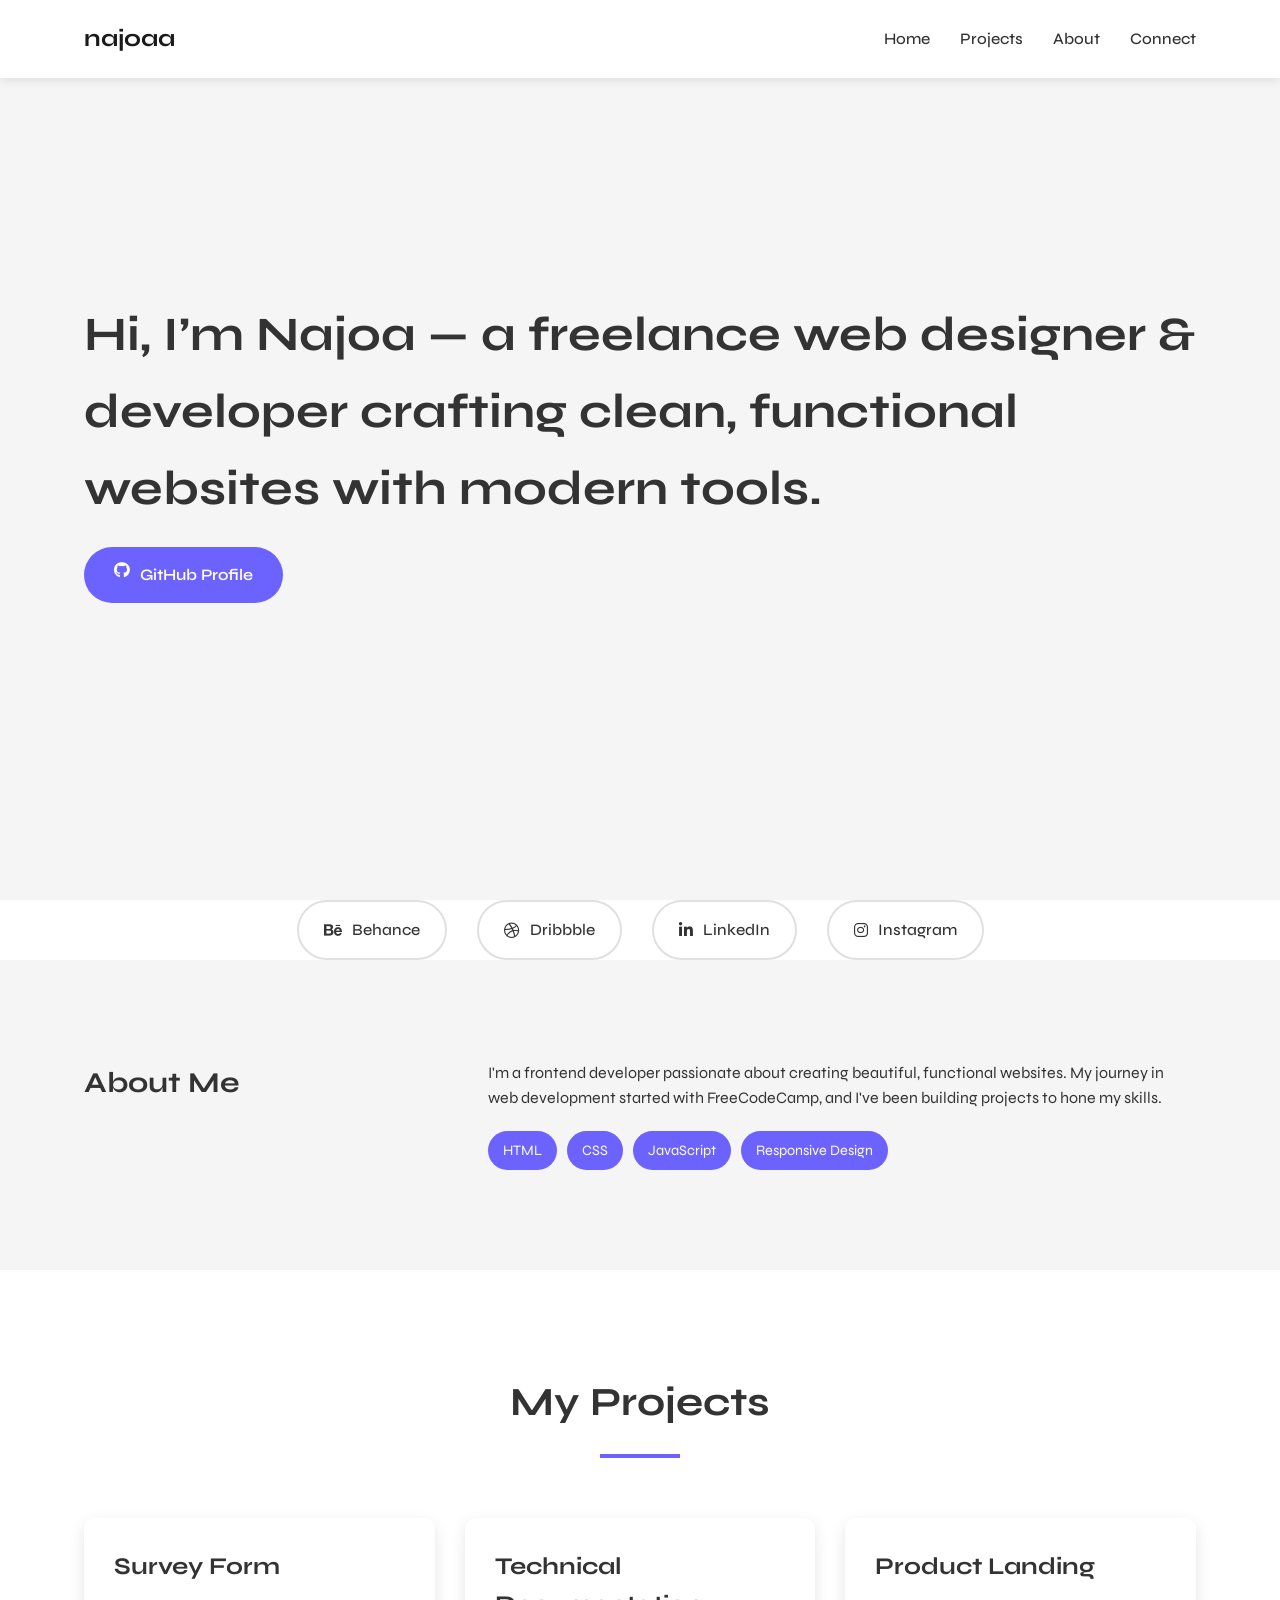
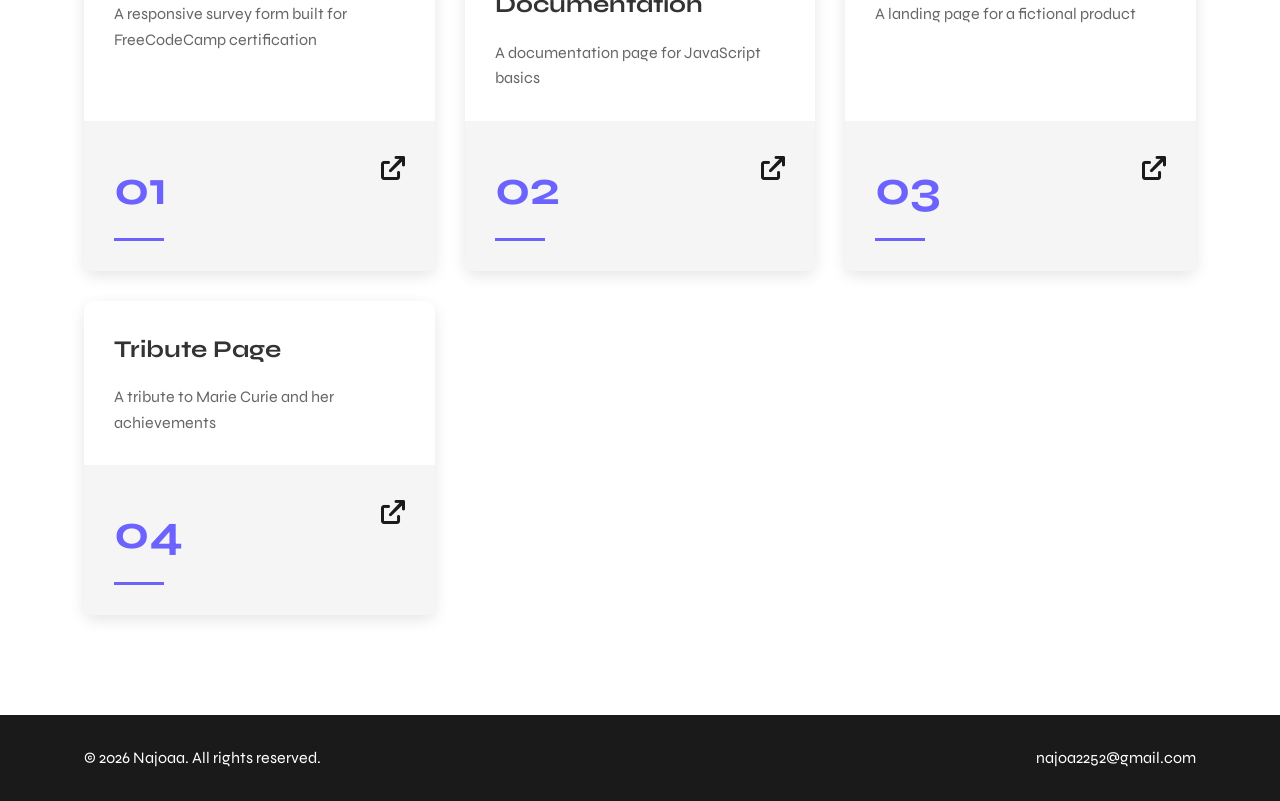
==== index.html @ ece1a2f8 "Add event hub,bookastore, recipe, travel agency etc project" ====
<!DOCTYPE html>
<html lang="en">
<head>
    <meta charset="UTF-8">
    <meta name="viewport" content="width=device-width, initial-scale=1.0">
    <title>Najoaa | Portfolio</title>
    <link rel="stylesheet" href="styles.css">
    <link href="https://fonts.googleapis.com/css2?family=Syne:wght@400;500;600;700&display=swap" rel="stylesheet">
    <link rel="stylesheet" href="https://cdnjs.cloudflare.com/ajax/libs/font-awesome/6.0.0-beta3/css/all.min.css">
</head>
<body>
    <nav id="navbar">
        <div class="container">
            <a href="#welcome-section" class="nav-logo">najoaa</a>
            <div class="nav-links">
                <a href="#welcome-section">Home</a>
                <a href="#projects">Projects</a>
                <a href="#about">About</a>
                <a href="#connect">Connect</a>
            </div>
        </div>
    </nav>

    <section id="welcome-section" class="hero">
        <div class="container">
            <h1>Hi, I’m Najoa — a freelance web designer & developer crafting clean, functional websites with modern tools.</h1>
            <div class="button-wrapper">
            <a href="https://github.com/najoaa/" id="profile-link" target="_blank" class="btn">
                <i class="fab fa-github"></i> GitHub Profile
            </a>
            </div>
        </div>
    </section>
    <!--connect  -->
     <section id="connect" class="connect-section">
        <div class="container">
            <div class="social-links">
                <a href="#" class="social-link"><i class="fab fa-behance"></i> Behance</a>
                <a href="#" class="social-link"><i class="fab fa-dribbble"></i> Dribbble</a>
                <a href="#" class="social-link"><i class="fab fa-linkedin-in"></i> LinkedIn</a>
                <a href="#" class="social-link"><i class="fab fa-instagram"></i> Instagram</a>
            </div>
        </div>
    </section>
<!-- about section -->
    <section id="about" class="about-section">
        <div class="container">
            <div class="two-column">
                <div class="left-column">
                    <h3>About Me</h3>
                </div>
                <div class="right-column">
                    <p>I'm a frontend developer passionate about creating beautiful, functional websites. My journey in web development started with FreeCodeCamp, and I've been building projects to hone my skills.</p>
                    <div class="skills">
                        <span class="skill-tag">HTML</span>
                        <span class="skill-tag">CSS</span>
                        <span class="skill-tag">JavaScript</span>
                        <span class="skill-tag">Responsive Design</span>
                    </div>
                </div>
            </div>
        </div>
    </section>
<!-- project section -->
    <section id="projects" class="projects-section">
        <div class="container">
            <h2 class="section-title">My Projects</h2>
            <div class="projects-grid">
                <div class="project-tile">
                    <div class="project-info">
                        <h3>Survey Form</h3>
                        <p>A responsive survey form built for FreeCodeCamp certification</p>
                    </div>
                    <div class="project-link">
                        <h1 class="project-title">01</h1>
                        <a href="https://najoaa.github.io/fcc-survey-from/" target="_blank" class="project-arrow">
                            <i class="fas fa-arrow-up-right-from-square"></i>
                        </a>
                        <div class="underline"></div>
                    </div>
                </div>
                
                <div class="project-tile">
                    <div class="project-info">
                        <h3>Technical Documentation</h3>
                        <p>A documentation page for JavaScript basics</p>
                    </div>
                    <div class="project-link">
                        <h1 class="project-title">02</h1>
                        <a href="https://najoaa.github.io/fcc-technical-documentation-page/" target="_blank" class="project-arrow">
                            <i class="fas fa-arrow-up-right-from-square"></i>
                        </a>
                        <div class="underline"></div>
                    </div>
                </div>
                
                <div class="project-tile">
                    <div class="project-info">
                        <h3>Product Landing</h3>
                        <p>A landing page for a fictional product</p>
                    </div>
                    <div class="project-link">
                        <h1 class="project-title">03</h1>
                        <a href="https://najoaa.github.io/fcc-product-landing-page/" target="_blank" class="project-arrow">
                            <i class="fas fa-arrow-up-right-from-square"></i>
                        </a>
                        <div class="underline"></div>
                    </div>
                </div>
                
                <div class="project-tile">
                    <div class="project-info">
                        <h3>Tribute Page</h3>
                        <p>A tribute to Marie Curie and her achievements</p>
                    </div>
                    <div class="project-link">
                        <h1 class="project-title">04</h1>
                        <a href="https://najoaa.github.io/fcc-tribute-marie-curie/" target="_blank" class="project-arrow">
                            <i class="fas fa-arrow-up-right-from-square"></i>
                        </a>
                        <div class="underline"></div>
                    </div>
                </div>
                
            </div>
        </div>
    </section>

    <footer>
        <div class="container">
            <p>© 2026 Najoaa. All rights reserved.</p>
            <a href="mailto:najoa2252@gmail.com" class="email-link">najoa2252@gmail.com</a>
        </div>
    </footer>
</body>
</html>
---- styles.css ----
:root {
    --primary-color: #1a1a1a;
    --secondary-color: #f5f5f5;
    --accent-color: #6c63ff;
    --text-color: #333;
    --light-gray: #e0e0e0;
}

* {
    margin: 0;
    padding: 0;
    box-sizing: border-box;
}

body {
    font-family: 'Syne', sans-serif;
    color: var(--text-color);
    line-height: 1.6;
    background-color: #fff;
}

.container {
    width: 90%;
    max-width: 1200px;
    margin: 0 auto;
    padding: 0 20px;
}

/* Navbar */
#navbar {
    position: fixed;
    top: 0;
    left: 0;
    width: 100%;
    background-color: #fff;
    box-shadow: 0 2px 10px rgba(0, 0, 0, 0.1);
    z-index: 1000;
    padding: 20px 0;
}

.nav-logo {
    font-size: 1.5rem;
    font-weight: 700;
    color: var(--primary-color);
    text-decoration: none;
}

.nav-links {
    display: flex;
    gap: 30px;
}

.nav-links a {
    text-decoration: none;
    color: var(--text-color);
    font-weight: 500;
    transition: color 0.3s;
}

.nav-links a:hover {
    color: var(--accent-color);
}

#navbar .container {
    display: flex;
    justify-content: space-between;
    align-items: center;
}

/* Hero Section */
#welcome-section {
    height: 100vh;
    display: flex;
    align-items: center;
    background-color: var(--secondary-color);
    text-align: left;
}

.hero h1 {
    font-size: 3rem;
    margin-bottom: 20px;
    font-weight: 700;
  }

.btn {
    display: inline-flex;
    gap: 10px;
    padding: 15px 30px;
    background-color: var(--accent-color);
    color: white;
    text-decoration: none;
    border-radius: 50px;
    font-weight: 600;
    transition: transform 0.3s, box-shadow 0.3s;
    cursor: pointer;
}

.section-title {
    font-size: 2.5rem;
    margin-bottom: 60px;
    text-align: center;
    position: relative;
}

.section-title::after {
    content: '';
    display: block;
    width: 80px;
    height: 4px;
    background-color: var(--accent-color);
    margin: 20px auto;
}

.social-links {
    display: flex;
    justify-content: center;
    flex-wrap: wrap;
    gap: 30px;
}

.social-link {
    display: flex;
    align-items: center;
    gap: 10px;
    padding: 15px 25px;
    border: 2px solid var(--light-gray);
    border-radius: 50px;
    text-decoration: none;
    color: var(--text-color);
    font-weight: 500;
    transition: all 0.3s;
}

.social-link:hover {
    border-color: var(--accent-color);
    color: var(--accent-color);
    transform: translateY(-3px);
}

/* About Section */
.about-section {
    padding: 100px 0;
    background-color: var(--secondary-color);
}

.two-column {
    display: grid;
    grid-template-columns: 1fr 2fr;
    gap: 50px;
}

.left-column h3 {
    font-size: 1.8rem;
    margin-bottom: 20px;
}

.skills {
    display: flex;
    flex-wrap: wrap;
    gap: 10px;
    margin-top: 20px;
}

.skill-tag {
    background-color: var(--accent-color);
    color: white;
    padding: 8px 15px;
    border-radius: 50px;
    font-size: 0.9rem;
}

/* Projects Section */
.projects-section {
    padding: 100px 0;
    background-color: #fff;
}

.projects-grid {
    display: grid;
    grid-template-columns: repeat(auto-fit, minmax(300px, 1fr));
    gap: 30px;
}

.project-tile {
    display: flex;
    flex-direction: column;
    border-radius: 10px;
    overflow: hidden;
    box-shadow: 0 5px 15px rgba(0, 0, 0, 0.1);
    transition: transform 0.3s;
    height: 100%;
}

.project-tile:hover {
    transform: translateY(-10px);
}

.project-info {
    padding: 30px;
    flex-grow: 1;
}

.project-info h3 {
    font-size: 1.5rem;
    margin-bottom: 15px;
}

.project-info p {
    color: #666;
}

.project-link {
    padding: 30px;
    background-color: var(--secondary-color);
    position: relative;
}

.project-title {
    font-size: 3rem;
    font-weight: 700;
    color: var(--accent-color);
    margin-bottom: 10px;
}

.project-arrow {
    position: absolute;
    right: 30px;
    top: 30px;
    font-size: 1.5rem;
    color: var(--primary-color);
    transition: transform 0.3s;
}

.project-tile:hover .project-arrow {
    transform: rotate(45deg);
}

.underline {
    width: 50px;
    height: 3px;
    background-color: var(--accent-color);
    margin-top: 10px;
}

/* Footer */
footer {
    padding: 30px 0;
    background-color: var(--primary-color);
    color: white;
    text-align: center;
}

footer .container {
    display: flex;
    justify-content: space-between;
    align-items: center;
}

.email-link {
    color: white;
    text-decoration: none;
    transition: color 0.3s;
}

.email-link:hover {
    color: var(--accent-color);
}

/* Media Queries */
@media (max-width: 768px) {
    .hero h1 {
        font-size: 2.5rem;
    }
    
    .subtitle {
        font-size: 1.2rem;
    }
    
    .two-column {
        grid-template-columns: 1fr;
    }
    
    .nav-links {
        gap: 15px;
    }
    
    .social-links {
        flex-direction: column;
        align-items: center;
    }
}

@media (max-width: 480px) {
    #navbar .container {
        flex-direction: column;
        gap: 15px;
    }
    
    .hero h1 {
        font-size: 2rem;
    }
    
    .section-title {
        font-size: 2rem;
    }
    
    footer .container {
        flex-direction: column;
        gap: 15px;
    }
}
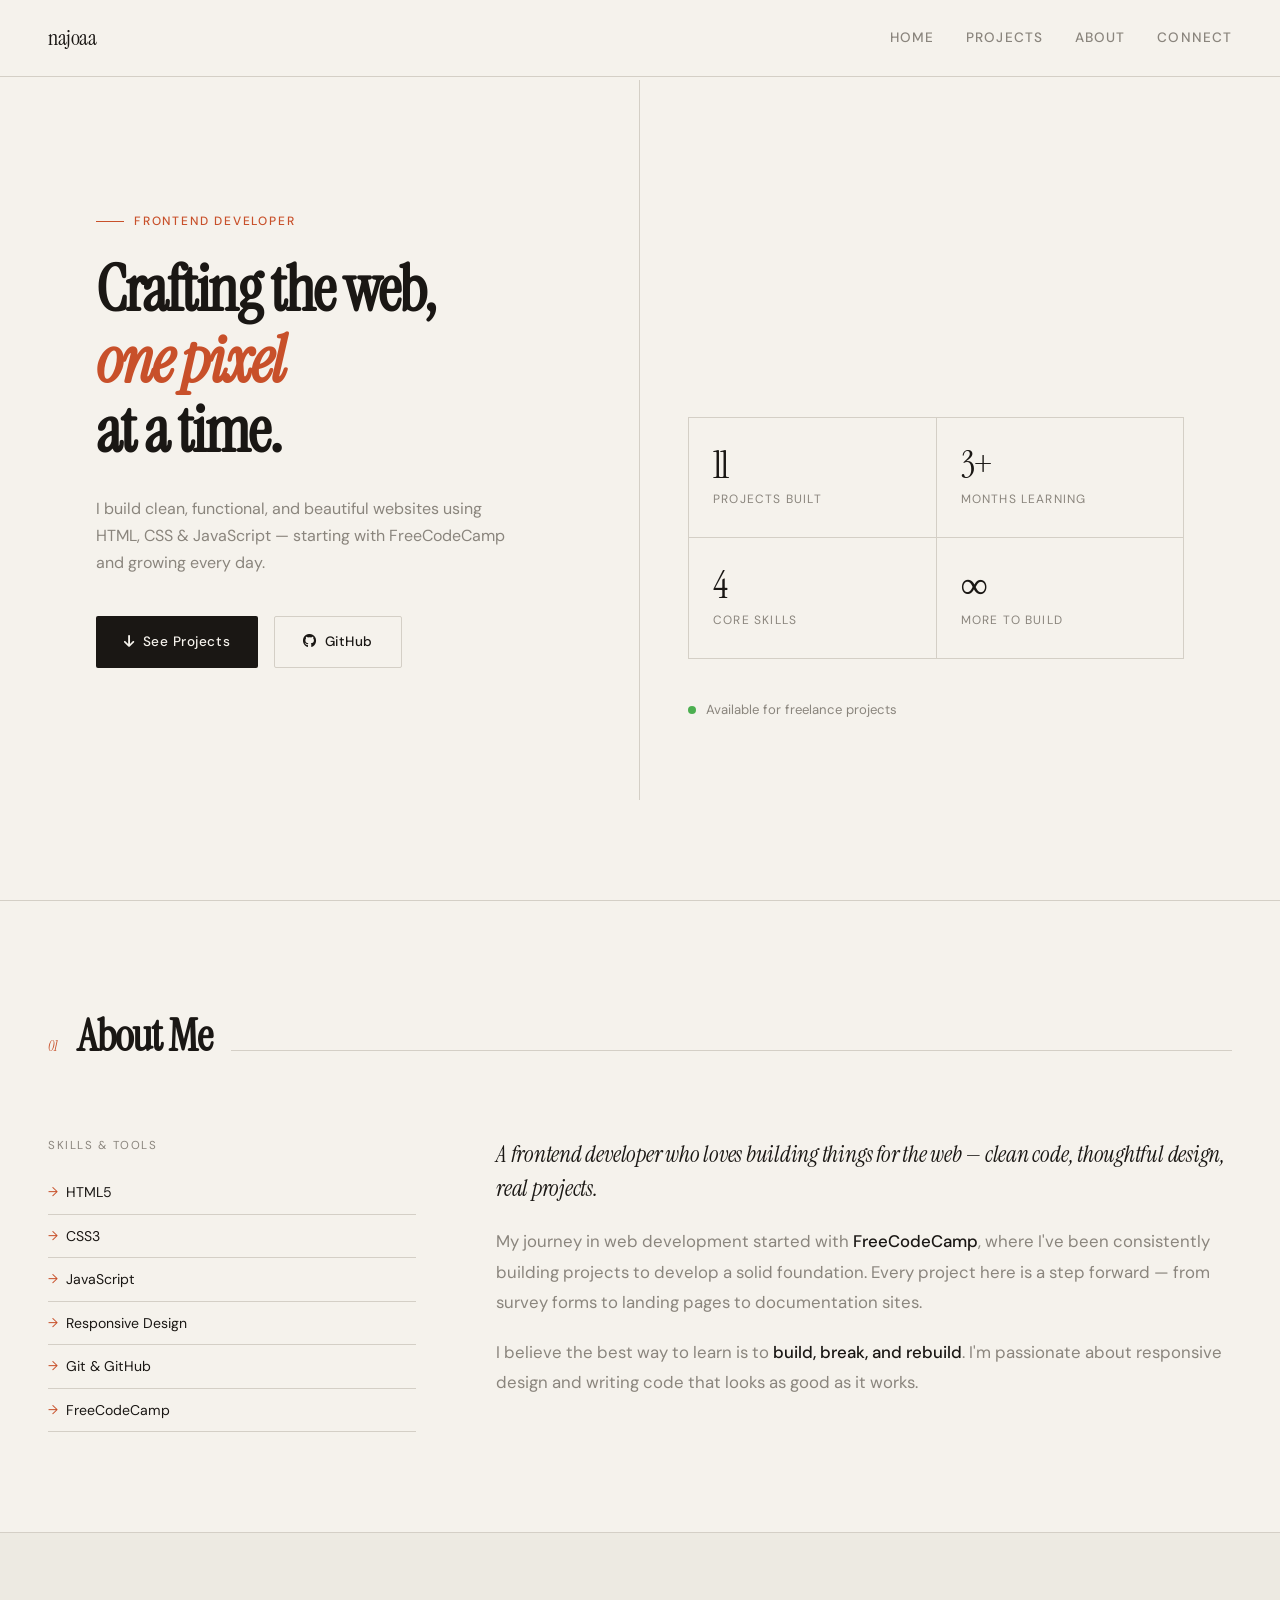
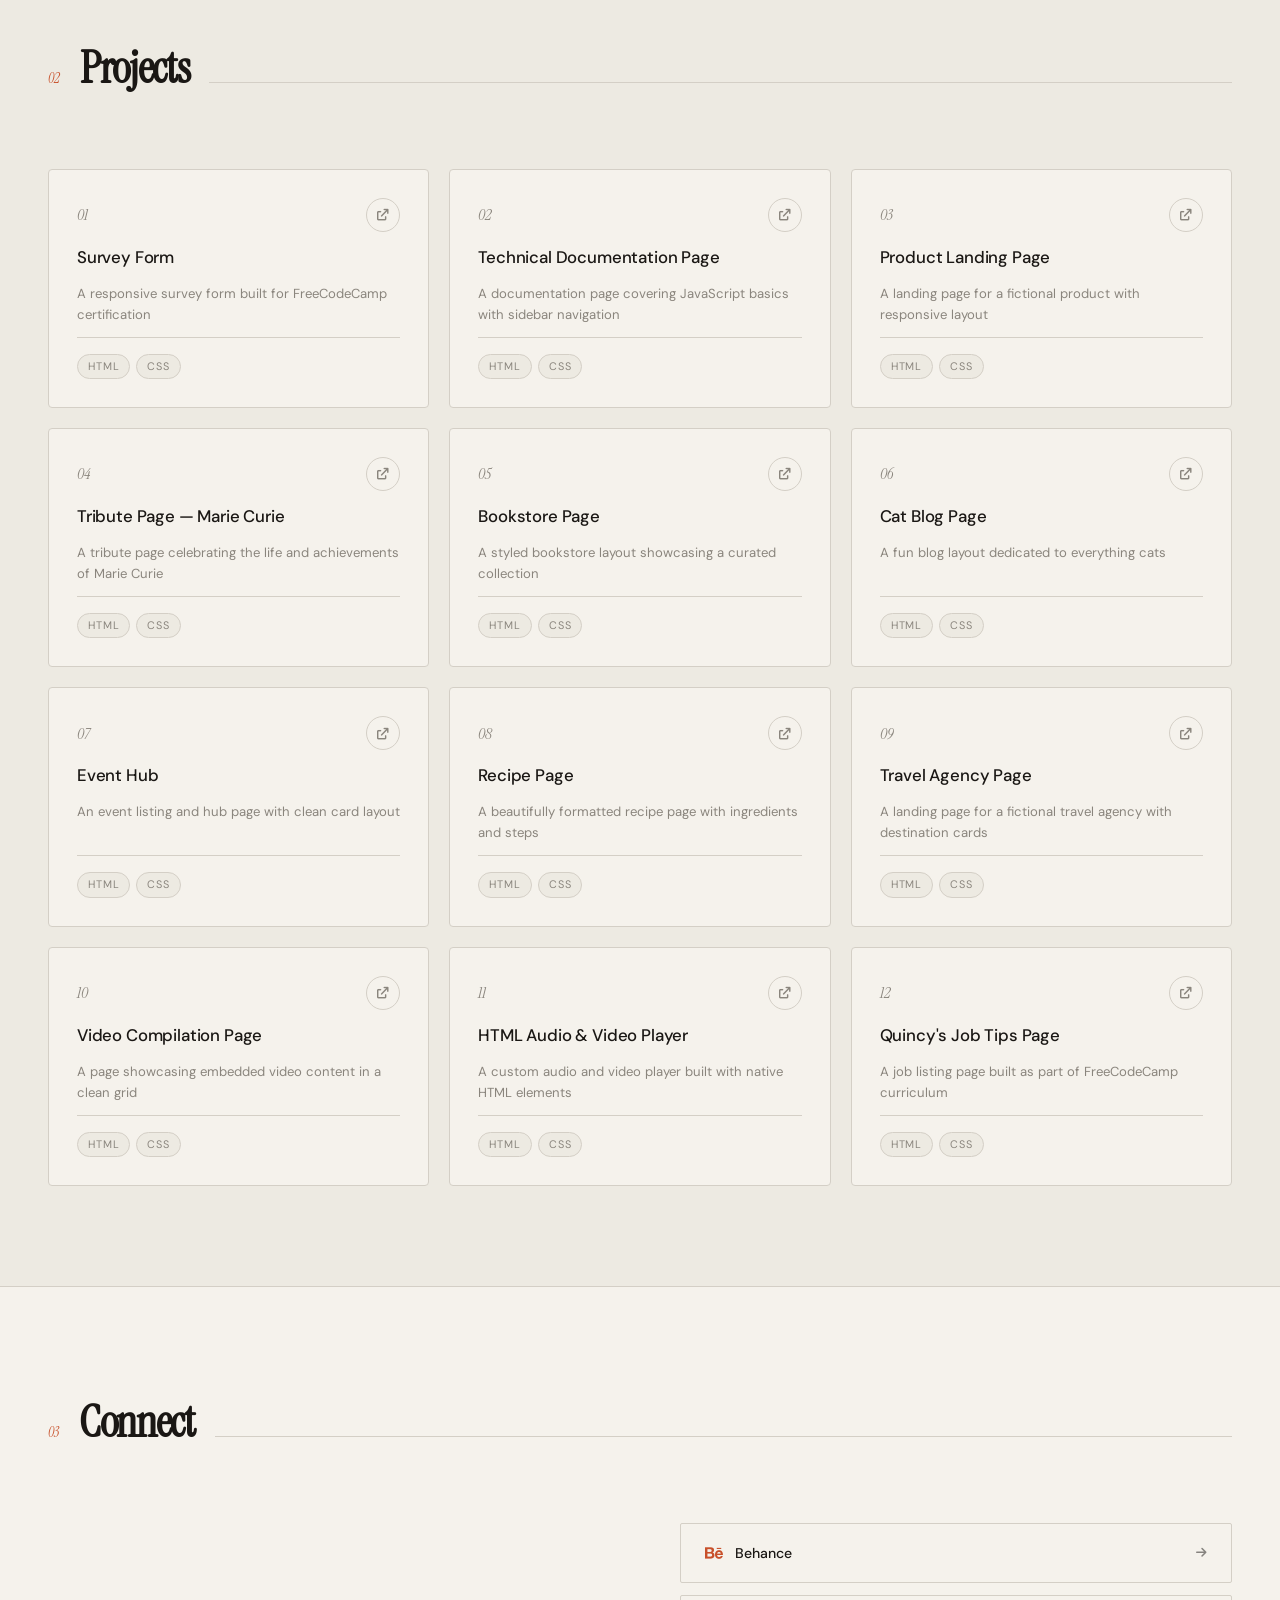
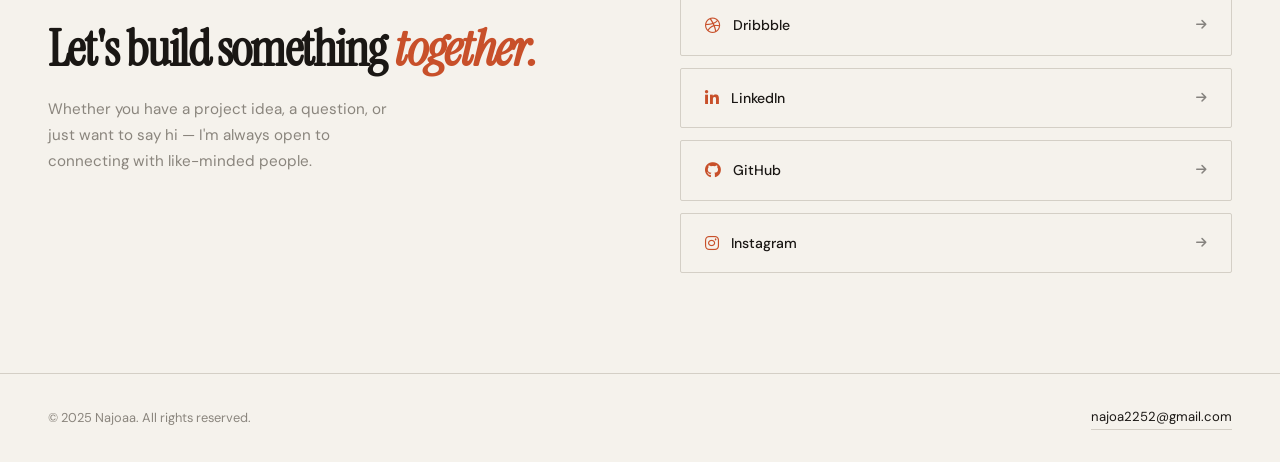
==== commit 716a56aa: "Add event hub,bookastore, recipe, travel agency etc project" ====
--- a/index.html
+++ b/index.html
@@ -1,136 +1,277 @@
 <!DOCTYPE html>
 <html lang="en">
 <head>
-    <meta charset="UTF-8">
-    <meta name="viewport" content="width=device-width, initial-scale=1.0">
-    <title>Najoaa | Portfolio</title>
-    <link rel="stylesheet" href="styles.css">
-    <link href="https://fonts.googleapis.com/css2?family=Syne:wght@400;500;600;700&display=swap" rel="stylesheet">
-    <link rel="stylesheet" href="https://cdnjs.cloudflare.com/ajax/libs/font-awesome/6.0.0-beta3/css/all.min.css">
+  <meta charset="UTF-8" />
+  <meta name="viewport" content="width=device-width, initial-scale=1.0" />
+  <title>Najoaa | Frontend Developer</title>
+  <link rel="stylesheet" href="styles.css">
+  <link href="https://fonts.googleapis.com/css2?family=Instrument+Serif:ital@0;1&family=DM+Sans:ital,opsz,wght@0,9..40,300;0,9..40,400;0,9..40,500;1,9..40,300&display=swap" rel="stylesheet" />
+  <link rel="stylesheet" href="https://cdnjs.cloudflare.com/ajax/libs/font-awesome/6.0.0-beta3/css/all.min.css" />
 </head>
 <body>
-    <nav id="navbar">
-        <div class="container">
-            <a href="#welcome-section" class="nav-logo">najoaa</a>
-            <div class="nav-links">
-                <a href="#welcome-section">Home</a>
-                <a href="#projects">Projects</a>
-                <a href="#about">About</a>
-                <a href="#connect">Connect</a>
-            </div>
-        </div>
-    </nav>
-
-    <section id="welcome-section" class="hero">
-        <div class="container">
-            <h1>Hi, I’m Najoa — a freelance web designer & developer crafting clean, functional websites with modern tools.</h1>
-            <div class="button-wrapper">
-            <a href="https://github.com/najoaa/" id="profile-link" target="_blank" class="btn">
-                <i class="fab fa-github"></i> GitHub Profile
-            </a>
-            </div>
-        </div>
-    </section>
-    <!--connect  -->
-     <section id="connect" class="connect-section">
-        <div class="container">
-            <div class="social-links">
-                <a href="#" class="social-link"><i class="fab fa-behance"></i> Behance</a>
-                <a href="#" class="social-link"><i class="fab fa-dribbble"></i> Dribbble</a>
-                <a href="#" class="social-link"><i class="fab fa-linkedin-in"></i> LinkedIn</a>
-                <a href="#" class="social-link"><i class="fab fa-instagram"></i> Instagram</a>
-            </div>
-        </div>
-    </section>
-<!-- about section -->
-    <section id="about" class="about-section">
-        <div class="container">
-            <div class="two-column">
-                <div class="left-column">
-                    <h3>About Me</h3>
-                </div>
-                <div class="right-column">
-                    <p>I'm a frontend developer passionate about creating beautiful, functional websites. My journey in web development started with FreeCodeCamp, and I've been building projects to hone my skills.</p>
-                    <div class="skills">
-                        <span class="skill-tag">HTML</span>
-                        <span class="skill-tag">CSS</span>
-                        <span class="skill-tag">JavaScript</span>
-                        <span class="skill-tag">Responsive Design</span>
-                    </div>
-                </div>
-            </div>
-        </div>
-    </section>
-<!-- project section -->
-    <section id="projects" class="projects-section">
-        <div class="container">
-            <h2 class="section-title">My Projects</h2>
-            <div class="projects-grid">
-                <div class="project-tile">
-                    <div class="project-info">
-                        <h3>Survey Form</h3>
-                        <p>A responsive survey form built for FreeCodeCamp certification</p>
-                    </div>
-                    <div class="project-link">
-                        <h1 class="project-title">01</h1>
-                        <a href="https://najoaa.github.io/fcc-survey-from/" target="_blank" class="project-arrow">
-                            <i class="fas fa-arrow-up-right-from-square"></i>
-                        </a>
-                        <div class="underline"></div>
-                    </div>
-                </div>
-                
-                <div class="project-tile">
-                    <div class="project-info">
-                        <h3>Technical Documentation</h3>
-                        <p>A documentation page for JavaScript basics</p>
-                    </div>
-                    <div class="project-link">
-                        <h1 class="project-title">02</h1>
-                        <a href="https://najoaa.github.io/fcc-technical-documentation-page/" target="_blank" class="project-arrow">
-                            <i class="fas fa-arrow-up-right-from-square"></i>
-                        </a>
-                        <div class="underline"></div>
-                    </div>
-                </div>
-                
-                <div class="project-tile">
-                    <div class="project-info">
-                        <h3>Product Landing</h3>
-                        <p>A landing page for a fictional product</p>
-                    </div>
-                    <div class="project-link">
-                        <h1 class="project-title">03</h1>
-                        <a href="https://najoaa.github.io/fcc-product-landing-page/" target="_blank" class="project-arrow">
-                            <i class="fas fa-arrow-up-right-from-square"></i>
-                        </a>
-                        <div class="underline"></div>
-                    </div>
-                </div>
-                
-                <div class="project-tile">
-                    <div class="project-info">
-                        <h3>Tribute Page</h3>
-                        <p>A tribute to Marie Curie and her achievements</p>
-                    </div>
-                    <div class="project-link">
-                        <h1 class="project-title">04</h1>
-                        <a href="https://najoaa.github.io/fcc-tribute-marie-curie/" target="_blank" class="project-arrow">
-                            <i class="fas fa-arrow-up-right-from-square"></i>
-                        </a>
-                        <div class="underline"></div>
-                    </div>
-                </div>
-                
-            </div>
-        </div>
-    </section>
-
-    <footer>
-        <div class="container">
-            <p>© 2026 Najoaa. All rights reserved.</p>
-            <a href="mailto:najoa2252@gmail.com" class="email-link">najoa2252@gmail.com</a>
-        </div>
-    </footer>
+
+  <!-- NAV -->
+  <nav>
+    <a href="#hero" class="nav-logo">najoaa</a>
+    <div class="nav-links">
+      <a href="#hero">Home</a>
+      <a href="#projects">Projects</a>
+      <a href="#about">About</a>
+      <a href="#connect">Connect</a>
+    </div>
+  </nav>
+
+  <!-- HERO -->
+  <section id="hero">
+    <div class="hero-left">
+      <div class="hero-label">Frontend Developer</div>
+      <h1 class="hero-h1">Crafting the&nbsp;web,<br><em>one pixel</em><br>at a time.</h1>
+      <p class="hero-sub">I build clean, functional, and beautiful websites using HTML, CSS & JavaScript — starting with FreeCodeCamp and growing every day.</p>
+      <div class="hero-ctas">
+        <a href="#projects" class="btn-primary"><i class="fas fa-arrow-down"></i> See Projects</a>
+        <a href="https://github.com/najoaa/" target="_blank" class="btn-secondary"><i class="fab fa-github"></i> GitHub</a>
+      </div>
+    </div>
+    <div class="hero-right">
+      <div class="hero-stat-grid">
+        <div class="stat-cell">
+          <div class="stat-num">11</div>
+          <div class="stat-label">Projects built</div>
+        </div>
+        <div class="stat-cell">
+          <div class="stat-num">3+</div>
+          <div class="stat-label">Months learning</div>
+        </div>
+        <div class="stat-cell">
+          <div class="stat-num">4</div>
+          <div class="stat-label">Core skills</div>
+        </div>
+        <div class="stat-cell">
+          <div class="stat-num">∞</div>
+          <div class="stat-label">More to build</div>
+        </div>
+      </div>
+      <div class="availability-badge">
+        <span class="dot"></span>
+        Available for freelance projects
+      </div>
+    </div>
+  </section>
+
+  <!-- ABOUT -->
+  <section id="about">
+    <div class="section-header fade-up">
+      <span class="section-num">01</span>
+      <h2 class="section-title">About Me</h2>
+      <div class="section-line"></div>
+    </div>
+    <div class="about-grid">
+      <div class="about-aside fade-up">
+        <div class="about-aside-label">Skills & Tools</div>
+        <ul class="skill-list">
+          <li>HTML5</li>
+          <li>CSS3</li>
+          <li>JavaScript</li>
+          <li>Responsive Design</li>
+          <li>Git & GitHub</li>
+          <li>FreeCodeCamp</li>
+        </ul>
+      </div>
+      <div class="about-body fade-up">
+        <p>A frontend developer who loves building things for the web — clean code, thoughtful design, real projects.</p>
+        <p>My journey in web development started with <strong>FreeCodeCamp</strong>, where I've been consistently building projects to develop a solid foundation. Every project here is a step forward — from survey forms to landing pages to documentation sites.</p>
+        <p>I believe the best way to learn is to <strong>build, break, and rebuild</strong>. I'm passionate about responsive design and writing code that looks as good as it works.</p>
+      </div>
+    </div>
+  </section>
+
+  <!-- PROJECTS -->
+  <section id="projects">
+    <div class="section-header fade-up">
+      <span class="section-num">02</span>
+      <h2 class="section-title">Projects</h2>
+      <div class="section-line"></div>
+    </div>
+    <div class="projects-grid fade-up">
+
+      <a href="https://najoaa.github.io/fcc-survey-from/" target="_blank" class="project-card">
+        <div class="card-top">
+          <span class="proj-num">01</span>
+          <div class="proj-arrow"><i class="fas fa-arrow-up-right-from-square"></i></div>
+        </div>
+        <div class="proj-name">Survey Form</div>
+        <div class="proj-desc">A responsive survey form built for FreeCodeCamp certification</div>
+        <div class="proj-tags"><span class="tag">HTML</span><span class="tag">CSS</span></div>
+      </a>
+
+      <a href="https://najoaa.github.io/fcc-technical-documentation-page/" target="_blank" class="project-card">
+        <div class="card-top">
+          <span class="proj-num">02</span>
+          <div class="proj-arrow"><i class="fas fa-arrow-up-right-from-square"></i></div>
+        </div>
+        <div class="proj-name">Technical Documentation Page</div>
+        <div class="proj-desc">A documentation page covering JavaScript basics with sidebar navigation</div>
+        <div class="proj-tags"><span class="tag">HTML</span><span class="tag">CSS</span></div>
+      </a>
+
+      <a href="https://najoaa.github.io/fcc-product-landing-page/" target="_blank" class="project-card">
+        <div class="card-top">
+          <span class="proj-num">03</span>
+          <div class="proj-arrow"><i class="fas fa-arrow-up-right-from-square"></i></div>
+        </div>
+        <div class="proj-name">Product Landing Page</div>
+        <div class="proj-desc">A landing page for a fictional product with responsive layout</div>
+        <div class="proj-tags"><span class="tag">HTML</span><span class="tag">CSS</span></div>
+      </a>
+
+      <a href="https://najoaa.github.io/fcc-tribute-marie-curie/" target="_blank" class="project-card">
+        <div class="card-top">
+          <span class="proj-num">04</span>
+          <div class="proj-arrow"><i class="fas fa-arrow-up-right-from-square"></i></div>
+        </div>
+        <div class="proj-name">Tribute Page — Marie Curie</div>
+        <div class="proj-desc">A tribute page celebrating the life and achievements of Marie Curie</div>
+        <div class="proj-tags"><span class="tag">HTML</span><span class="tag">CSS</span></div>
+      </a>
+
+      <a href="../Build a Bookstore Page/index.html" target="_blank" class="project-card">
+        <div class="card-top">
+          <span class="proj-num">05</span>
+          <div class="proj-arrow"><i class="fas fa-arrow-up-right-from-square"></i></div>
+        </div>
+        <div class="proj-name">Bookstore Page</div>
+        <div class="proj-desc">A styled bookstore layout showcasing a curated collection</div>
+        <div class="proj-tags"><span class="tag">HTML</span><span class="tag">CSS</span></div>
+      </a>
+
+      <a href="../Build a cat blog page/index.html" target="_blank" class="project-card">
+        <div class="card-top">
+          <span class="proj-num">06</span>
+          <div class="proj-arrow"><i class="fas fa-arrow-up-right-from-square"></i></div>
+        </div>
+        <div class="proj-name">Cat Blog Page</div>
+        <div class="proj-desc">A fun blog layout dedicated to everything cats</div>
+        <div class="proj-tags"><span class="tag">HTML</span><span class="tag">CSS</span></div>
+      </a>
+
+      <a href="../Build a event hub/index.html" target="_blank" class="project-card">
+        <div class="card-top">
+          <span class="proj-num">07</span>
+          <div class="proj-arrow"><i class="fas fa-arrow-up-right-from-square"></i></div>
+        </div>
+        <div class="proj-name">Event Hub</div>
+        <div class="proj-desc">An event listing and hub page with clean card layout</div>
+        <div class="proj-tags"><span class="tag">HTML</span><span class="tag">CSS</span></div>
+      </a>
+
+      <a href="../Build a Recipe Page/index.html" target="_blank" class="project-card">
+        <div class="card-top">
+          <span class="proj-num">08</span>
+          <div class="proj-arrow"><i class="fas fa-arrow-up-right-from-square"></i></div>
+        </div>
+        <div class="proj-name">Recipe Page</div>
+        <div class="proj-desc">A beautifully formatted recipe page with ingredients and steps</div>
+        <div class="proj-tags"><span class="tag">HTML</span><span class="tag">CSS</span></div>
+      </a>
+
+      <a href="../Build a Travel Agency Page/index.html" target="_blank" class="project-card">
+        <div class="card-top">
+          <span class="proj-num">09</span>
+          <div class="proj-arrow"><i class="fas fa-arrow-up-right-from-square"></i></div>
+        </div>
+        <div class="proj-name">Travel Agency Page</div>
+        <div class="proj-desc">A landing page for a fictional travel agency with destination cards</div>
+        <div class="proj-tags"><span class="tag">HTML</span><span class="tag">CSS</span></div>
+      </a>
+
+      <a href="../Build a Video Compilation Page/index.html" target="_blank" class="project-card">
+        <div class="card-top">
+          <span class="proj-num">10</span>
+          <div class="proj-arrow"><i class="fas fa-arrow-up-right-from-square"></i></div>
+        </div>
+        <div class="proj-name">Video Compilation Page</div>
+        <div class="proj-desc">A page showcasing embedded video content in a clean grid</div>
+        <div class="proj-tags"><span class="tag">HTML</span><span class="tag">CSS</span></div>
+      </a>
+
+      <a href="../Build an HTML Audio and Video Player Instructions/index.html" target="_blank" class="project-card">
+        <div class="card-top">
+          <span class="proj-num">11</span>
+          <div class="proj-arrow"><i class="fas fa-arrow-up-right-from-square"></i></div>
+        </div>
+        <div class="proj-name">HTML Audio & Video Player</div>
+        <div class="proj-desc">A custom audio and video player built with native HTML elements</div>
+        <div class="proj-tags"><span class="tag">HTML</span><span class="tag">CSS</span></div>
+      </a>
+
+      <a href="../Build Quincy's Job Tips Page/index.html" target="_blank" class="project-card">
+        <div class="card-top">
+          <span class="proj-num">12</span>
+          <div class="proj-arrow"><i class="fas fa-arrow-up-right-from-square"></i></div>
+        </div>
+        <div class="proj-name">Quincy's Job Tips Page</div>
+        <div class="proj-desc">A job listing page built as part of FreeCodeCamp curriculum</div>
+        <div class="proj-tags"><span class="tag">HTML</span><span class="tag">CSS</span></div>
+      </a>
+
+    </div>
+  </section>
+
+  <!-- CONNECT -->
+  <section id="connect">
+    <div class="section-header fade-up">
+      <span class="section-num">03</span>
+      <h2 class="section-title">Connect</h2>
+      <div class="section-line"></div>
+    </div>
+    <div class="connect-inner">
+      <div class="connect-left fade-up">
+        <h2>Let's build something <em>together.</em></h2>
+        <p>Whether you have a project idea, a question, or just want to say hi — I'm always open to connecting with like-minded people.</p>
+      </div>
+      <div class="connect-right fade-up">
+        <a href="#" class="social-row">
+          <span class="social-label"><i class="fab fa-behance social-icon"></i> Behance</span>
+          <i class="fas fa-arrow-right social-arrow"></i>
+        </a>
+        <a href="#" class="social-row">
+          <span class="social-label"><i class="fab fa-dribbble social-icon"></i> Dribbble</span>
+          <i class="fas fa-arrow-right social-arrow"></i>
+        </a>
+        <a href="#" class="social-row">
+          <span class="social-label"><i class="fab fa-linkedin-in social-icon"></i> LinkedIn</span>
+          <i class="fas fa-arrow-right social-arrow"></i>
+        </a>
+        <a href="https://github.com/najoaa/" target="_blank" class="social-row">
+          <span class="social-label"><i class="fab fa-github social-icon"></i> GitHub</span>
+          <i class="fas fa-arrow-right social-arrow"></i>
+        </a>
+        <a href="#" class="social-row">
+          <span class="social-label"><i class="fab fa-instagram social-icon"></i> Instagram</span>
+          <i class="fas fa-arrow-right social-arrow"></i>
+        </a>
+      </div>
+    </div>
+  </section>
+
+  <!-- FOOTER -->
+  <footer>
+    <p>© 2025 Najoaa. All rights reserved.</p>
+    <a href="mailto:najoa2252@gmail.com" class="email-link">najoa2252@gmail.com</a>
+  </footer>
+
+  <script>
+    // Scroll-triggered fade-up
+    const observer = new IntersectionObserver((entries) => {
+      entries.forEach(entry => {
+        if (entry.isIntersecting) {
+          entry.target.classList.add('visible');
+          observer.unobserve(entry.target);
+        }
+      });
+    }, { threshold: 0.12 });
+
+    document.querySelectorAll('.fade-up').forEach(el => observer.observe(el));
+  </script>
 </body>
 </html>
--- a/styles.css
+++ b/styles.css
@@ -1,311 +1,381 @@
-:root {
-    --primary-color: #1a1a1a;
-    --secondary-color: #f5f5f5;
-    --accent-color: #6c63ff;
-    --text-color: #333;
-    --light-gray: #e0e0e0;
-}
-
-* {
-    margin: 0;
-    padding: 0;
-    box-sizing: border-box;
-}
-
-body {
-    font-family: 'Syne', sans-serif;
-    color: var(--text-color);
-    line-height: 1.6;
-    background-color: #fff;
-}
-
-.container {
-    width: 90%;
-    max-width: 1200px;
-    margin: 0 auto;
-    padding: 0 20px;
-}
-
-/* Navbar */
-#navbar {
-    position: fixed;
-    top: 0;
-    left: 0;
-    width: 100%;
-    background-color: #fff;
-    box-shadow: 0 2px 10px rgba(0, 0, 0, 0.1);
-    z-index: 1000;
-    padding: 20px 0;
-}
-
-.nav-logo {
-    font-size: 1.5rem;
-    font-weight: 700;
-    color: var(--primary-color);
-    text-decoration: none;
-}
-
-.nav-links {
-    display: flex;
-    gap: 30px;
-}
-
-.nav-links a {
-    text-decoration: none;
-    color: var(--text-color);
-    font-weight: 500;
-    transition: color 0.3s;
-}
-
-.nav-links a:hover {
-    color: var(--accent-color);
-}
-
-#navbar .container {
-    display: flex;
-    justify-content: space-between;
-    align-items: center;
-}
-
-/* Hero Section */
-#welcome-section {
-    height: 100vh;
-    display: flex;
-    align-items: center;
-    background-color: var(--secondary-color);
-    text-align: left;
-}
-
-.hero h1 {
-    font-size: 3rem;
-    margin-bottom: 20px;
-    font-weight: 700;
-  }
-
-.btn {
-    display: inline-flex;
-    gap: 10px;
-    padding: 15px 30px;
-    background-color: var(--accent-color);
-    color: white;
-    text-decoration: none;
-    border-radius: 50px;
-    font-weight: 600;
-    transition: transform 0.3s, box-shadow 0.3s;
-    cursor: pointer;
-}
-
-.section-title {
-    font-size: 2.5rem;
-    margin-bottom: 60px;
-    text-align: center;
-    position: relative;
-}
-
-.section-title::after {
-    content: '';
-    display: block;
-    width: 80px;
-    height: 4px;
-    background-color: var(--accent-color);
-    margin: 20px auto;
-}
-
-.social-links {
-    display: flex;
-    justify-content: center;
-    flex-wrap: wrap;
-    gap: 30px;
-}
-
-.social-link {
-    display: flex;
-    align-items: center;
-    gap: 10px;
-    padding: 15px 25px;
-    border: 2px solid var(--light-gray);
-    border-radius: 50px;
-    text-decoration: none;
-    color: var(--text-color);
-    font-weight: 500;
-    transition: all 0.3s;
-}
-
-.social-link:hover {
-    border-color: var(--accent-color);
-    color: var(--accent-color);
-    transform: translateY(-3px);
-}
-
-/* About Section */
-.about-section {
-    padding: 100px 0;
-    background-color: var(--secondary-color);
-}
-
-.two-column {
-    display: grid;
-    grid-template-columns: 1fr 2fr;
-    gap: 50px;
-}
-
-.left-column h3 {
-    font-size: 1.8rem;
-    margin-bottom: 20px;
-}
-
-.skills {
-    display: flex;
-    flex-wrap: wrap;
-    gap: 10px;
-    margin-top: 20px;
-}
-
-.skill-tag {
-    background-color: var(--accent-color);
-    color: white;
-    padding: 8px 15px;
-    border-radius: 50px;
-    font-size: 0.9rem;
-}
-
-/* Projects Section */
-.projects-section {
-    padding: 100px 0;
-    background-color: #fff;
-}
-
-.projects-grid {
-    display: grid;
-    grid-template-columns: repeat(auto-fit, minmax(300px, 1fr));
-    gap: 30px;
-}
-
-.project-tile {
-    display: flex;
-    flex-direction: column;
-    border-radius: 10px;
-    overflow: hidden;
-    box-shadow: 0 5px 15px rgba(0, 0, 0, 0.1);
-    transition: transform 0.3s;
-    height: 100%;
-}
-
-.project-tile:hover {
-    transform: translateY(-10px);
-}
-
-.project-info {
-    padding: 30px;
-    flex-grow: 1;
-}
-
-.project-info h3 {
-    font-size: 1.5rem;
-    margin-bottom: 15px;
-}
-
-.project-info p {
-    color: #666;
-}
-
-.project-link {
-    padding: 30px;
-    background-color: var(--secondary-color);
-    position: relative;
-}
-
-.project-title {
-    font-size: 3rem;
-    font-weight: 700;
-    color: var(--accent-color);
-    margin-bottom: 10px;
-}
-
-.project-arrow {
-    position: absolute;
-    right: 30px;
-    top: 30px;
-    font-size: 1.5rem;
-    color: var(--primary-color);
-    transition: transform 0.3s;
-}
-
-.project-tile:hover .project-arrow {
-    transform: rotate(45deg);
-}
-
-.underline {
-    width: 50px;
-    height: 3px;
-    background-color: var(--accent-color);
-    margin-top: 10px;
-}
-
-/* Footer */
-footer {
-    padding: 30px 0;
-    background-color: var(--primary-color);
-    color: white;
-    text-align: center;
-}
-
-footer .container {
-    display: flex;
-    justify-content: space-between;
-    align-items: center;
-}
-
-.email-link {
-    color: white;
-    text-decoration: none;
-    transition: color 0.3s;
-}
-
-.email-link:hover {
-    color: var(--accent-color);
-}
-
-/* Media Queries */
-@media (max-width: 768px) {
-    .hero h1 {
-        font-size: 2.5rem;
-    }
-    
-    .subtitle {
-        font-size: 1.2rem;
-    }
-    
-    .two-column {
-        grid-template-columns: 1fr;
-    }
-    
-    .nav-links {
-        gap: 15px;
-    }
-    
-    .social-links {
-        flex-direction: column;
-        align-items: center;
-    }
-}
-
-@media (max-width: 480px) {
-    #navbar .container {
-        flex-direction: column;
-        gap: 15px;
-    }
-    
-    .hero h1 {
-        font-size: 2rem;
-    }
-    
+  *, *::before, *::after { box-sizing: border-box; margin: 0; padding: 0; }
+ 
+    :root {
+      --bg: #F5F2EC;
+      --ink: #1A1714;
+      --accent: #C8502A;
+      --muted: #8A857D;
+      --card: #EDEAE2;
+      --border: #D4CFC6;
+      --serif: 'Instrument Serif', Georgia, serif;
+      --sans: 'DM Sans', sans-serif;
+    }
+ 
+    html { scroll-behavior: smooth; }
+ 
+    body {
+      background: var(--bg);
+      color: var(--ink);
+      font-family: var(--sans);
+      font-size: 16px;
+      line-height: 1.6;
+      overflow-x: hidden;
+    }
+ 
+    /* ── NAV ── */
+    nav {
+      position: fixed; top: 0; left: 0; right: 0; z-index: 100;
+      padding: 20px 48px;
+      display: flex; align-items: center; justify-content: space-between;
+      background: rgba(245,242,236,0.88);
+      backdrop-filter: blur(12px);
+      border-bottom: 1px solid var(--border);
+    }
+    .nav-logo {
+      font-family: var(--serif);
+      font-size: 1.4rem;
+      color: var(--ink);
+      text-decoration: none;
+      letter-spacing: -0.02em;
+    }
+    .nav-links { display: flex; gap: 32px; }
+    .nav-links a {
+      font-size: 0.85rem;
+      font-weight: 500;
+      letter-spacing: 0.08em;
+      text-transform: uppercase;
+      color: var(--muted);
+      text-decoration: none;
+      transition: color 0.2s;
+    }
+    .nav-links a:hover { color: var(--ink); }
+ 
+    /* ── HERO ── */
+    #hero {
+      min-height: 100vh;
+      display: grid;
+      grid-template-columns: 1fr 1fr;
+      padding-top: 80px;
+    }
+    .hero-left {
+      padding: 80px 48px 80px 48px;
+      display: flex;
+      flex-direction: column;
+      justify-content: center;
+      border-right: 1px solid var(--border);
+    }
+    .hero-label {
+      font-size: 0.75rem;
+      font-weight: 500;
+      letter-spacing: 0.15em;
+      text-transform: uppercase;
+      color: var(--accent);
+      margin-bottom: 24px;
+      display: flex; align-items: center; gap: 10px;
+    }
+    .hero-label::before {
+      content: '';
+      display: inline-block;
+      width: 28px; height: 1px;
+      background: var(--accent);
+    }
+    .hero-h1 {
+      font-family: var(--serif);
+      font-size: clamp(2.8rem, 5vw, 4.5rem);
+      line-height: 1.1;
+      letter-spacing: -0.03em;
+      color: var(--ink);
+      margin-bottom: 28px;
+    }
+    .hero-h1 em {
+      font-style: italic;
+      color: var(--accent);
+    }
+    .hero-sub {
+      font-size: 1rem;
+      color: var(--muted);
+      max-width: 420px;
+      line-height: 1.7;
+      margin-bottom: 40px;
+    }
+    .hero-ctas { display: flex; gap: 16px; flex-wrap: wrap; }
+    .btn-primary {
+      display: inline-flex; align-items: center; gap: 8px;
+      background: var(--ink);
+      color: var(--bg);
+      padding: 14px 28px;
+      border-radius: 2px;
+      font-size: 0.85rem;
+      font-weight: 500;
+      letter-spacing: 0.04em;
+      text-decoration: none;
+      transition: background 0.2s, transform 0.15s;
+    }
+    .btn-primary:hover { background: var(--accent); transform: translateY(-1px); }
+    .btn-secondary {
+      display: inline-flex; align-items: center; gap: 8px;
+      border: 1px solid var(--border);
+      color: var(--ink);
+      padding: 14px 28px;
+      border-radius: 2px;
+      font-size: 0.85rem;
+      font-weight: 500;
+      letter-spacing: 0.04em;
+      text-decoration: none;
+      transition: border-color 0.2s, color 0.2s;
+    }
+    .btn-secondary:hover { border-color: var(--ink); }
+ 
+    .hero-right {
+      padding: 80px 48px;
+      display: flex;
+      flex-direction: column;
+      justify-content: flex-end;
+    }
+    .hero-stat-grid {
+      display: grid;
+      grid-template-columns: 1fr 1fr;
+      gap: 1px;
+      background: var(--border);
+      border: 1px solid var(--border);
+      margin-bottom: 40px;
+    }
+    .stat-cell {
+      background: var(--bg);
+      padding: 28px 24px;
+    }
+    .stat-num {
+      font-family: var(--serif);
+      font-size: 2.4rem;
+      letter-spacing: -0.04em;
+      color: var(--ink);
+      line-height: 1;
+      margin-bottom: 6px;
+    }
+    .stat-label {
+      font-size: 0.75rem;
+      letter-spacing: 0.1em;
+      text-transform: uppercase;
+      color: var(--muted);
+    }
+    .availability-badge {
+      display: inline-flex; align-items: center; gap: 10px;
+      font-size: 0.82rem;
+      color: var(--muted);
+    }
+    .dot {
+      width: 8px; height: 8px;
+      border-radius: 50%;
+      background: #4CAF50;
+      animation: pulse 2s infinite;
+    }
+    @keyframes pulse {
+      0%, 100% { opacity: 1; }
+      50% { opacity: 0.4; }
+    }
+ 
+    /* ── SECTION COMMONS ── */
+    section { padding: 100px 48px; }
+    .section-header {
+      display: flex; align-items: baseline; gap: 20px;
+      margin-bottom: 64px;
+    }
+    .section-num {
+      font-family: var(--serif);
+      font-size: 0.9rem;
+      color: var(--accent);
+      font-style: italic;
+    }
     .section-title {
-        font-size: 2rem;
-    }
-    
-    footer .container {
-        flex-direction: column;
-        gap: 15px;
-    }
-}+      font-family: var(--serif);
+      font-size: clamp(2rem, 3.5vw, 3rem);
+      letter-spacing: -0.03em;
+      color: var(--ink);
+    }
+    .section-line {
+      flex: 1;
+      height: 1px;
+      background: var(--border);
+    }
+ 
+    /* ── ABOUT ── */
+    #about { border-top: 1px solid var(--border); }
+    .about-grid {
+      display: grid;
+      grid-template-columns: 1fr 2fr;
+      gap: 80px;
+      align-items: start;
+    }
+    .about-aside-label {
+      font-size: 0.72rem;
+      letter-spacing: 0.14em;
+      text-transform: uppercase;
+      color: var(--muted);
+      margin-bottom: 16px;
+    }
+    .skill-list { list-style: none; }
+    .skill-list li {
+      padding: 10px 0;
+      border-bottom: 1px solid var(--border);
+      font-size: 0.88rem;
+      color: var(--ink);
+      display: flex; align-items: center; gap: 8px;
+    }
+    .skill-list li::before {
+      content: '→';
+      color: var(--accent);
+      font-size: 0.8rem;
+    }
+    .about-body p {
+      font-size: 1.05rem;
+      color: var(--muted);
+      line-height: 1.8;
+      margin-bottom: 20px;
+    }
+    .about-body p strong { color: var(--ink); font-weight: 500; }
+    .about-body p:first-child {
+      font-family: var(--serif);
+      font-size: 1.45rem;
+      color: var(--ink);
+      line-height: 1.5;
+      letter-spacing: -0.01em;
+      font-style: italic;
+    }
+ 
+    /* ── PROJECTS ── */
+    #projects { border-top: 1px solid var(--border); background: var(--card); }
+    .projects-grid {
+      display: grid;
+      grid-template-columns: repeat(3, 1fr);
+      gap: 20px;
+    }
+    .project-card {
+      background: var(--bg);
+      border: 1px solid var(--border);
+      border-radius: 4px;
+      padding: 28px;
+      text-decoration: none;
+      color: var(--ink);
+      display: flex;
+      flex-direction: column;
+      gap: 12px;
+      position: relative;
+      overflow: hidden;
+      transition: transform 0.2s, box-shadow 0.2s, border-color 0.2s;
+    }
+    .project-card::after {
+      content: '';
+      position: absolute; bottom: 0; left: 0; right: 0;
+      height: 3px;
+      background: var(--accent);
+      transform: scaleX(0);
+      transition: transform 0.25s ease;
+      transform-origin: left;
+    }
+    .project-card:hover { transform: translateY(-4px); box-shadow: 0 12px 40px rgba(0,0,0,0.08); border-color: rgba(200,80,42,0.3); }
+    .project-card:hover::after { transform: scaleX(1); }
+    .card-top { display: flex; align-items: center; justify-content: space-between; }
+    .proj-num { font-family: var(--serif); font-size: 1rem; color: var(--muted); font-style: italic; }
+    .proj-arrow {
+      width: 34px; height: 34px;
+      border: 1px solid var(--border);
+      border-radius: 50%;
+      display: flex; align-items: center; justify-content: center;
+      font-size: 0.72rem;
+      color: var(--muted);
+      transition: background 0.2s, color 0.2s, border-color 0.2s;
+    }
+    .project-card:hover .proj-arrow { background: var(--accent); color: #fff; border-color: var(--accent); }
+    .proj-name { font-size: 1.05rem; font-weight: 500; letter-spacing: -0.01em; }
+    .proj-desc { font-size: 0.82rem; color: var(--muted); line-height: 1.6; flex: 1; }
+    .proj-tags { display: flex; gap: 6px; flex-wrap: wrap; padding-top: 16px; border-top: 1px solid var(--border); margin-top: auto; }
+    .tag {
+      font-size: 0.68rem; letter-spacing: 0.08em; text-transform: uppercase;
+      border: 1px solid var(--border); padding: 3px 10px; border-radius: 20px;
+      color: var(--muted); background: var(--card);
+    }
+ 
+    /* ── CONNECT ── */
+    #connect { border-top: 1px solid var(--border); }
+    .connect-inner {
+      display: grid;
+      grid-template-columns: 1fr 1fr;
+      gap: 80px;
+      align-items: center;
+    }
+    .connect-left h2 {
+      font-family: var(--serif);
+      font-size: clamp(2.2rem, 4vw, 3.5rem);
+      letter-spacing: -0.03em;
+      line-height: 1.1;
+      margin-bottom: 20px;
+    }
+    .connect-left h2 em { font-style: italic; color: var(--accent); }
+    .connect-left p {
+      color: var(--muted);
+      font-size: 0.95rem;
+      line-height: 1.7;
+      max-width: 360px;
+    }
+    .connect-right { display: flex; flex-direction: column; gap: 12px; }
+    .social-row {
+      display: flex; align-items: center; justify-content: space-between;
+      padding: 18px 24px;
+      border: 1px solid var(--border);
+      border-radius: 2px;
+      text-decoration: none;
+      color: var(--ink);
+      font-size: 0.88rem;
+      font-weight: 500;
+      transition: background 0.2s, border-color 0.2s;
+    }
+    .social-row:hover { background: var(--ink); color: var(--bg); border-color: var(--ink); }
+    .social-row:hover .social-icon { color: var(--bg); }
+    .social-label { display: flex; align-items: center; gap: 12px; }
+    .social-icon { color: var(--accent); font-size: 1rem; transition: color 0.2s; }
+    .social-arrow { font-size: 0.75rem; opacity: 0.5; }
+ 
+    /* ── FOOTER ── */
+    footer {
+      border-top: 1px solid var(--border);
+      padding: 32px 48px;
+      display: flex;
+      align-items: center;
+      justify-content: space-between;
+    }
+    footer p { font-size: 0.8rem; color: var(--muted); }
+    .email-link {
+      font-size: 0.82rem;
+      color: var(--ink);
+      text-decoration: none;
+      border-bottom: 1px solid var(--border);
+      padding-bottom: 2px;
+      transition: border-color 0.2s, color 0.2s;
+    }
+    .email-link:hover { color: var(--accent); border-color: var(--accent); }
+ 
+    /* ── ANIMATIONS ── */
+    .fade-up {
+      opacity: 0;
+      transform: translateY(28px);
+      transition: opacity 0.65s ease, transform 0.65s ease;
+    }
+    .fade-up.visible { opacity: 1; transform: translateY(0); }
+ 
+    /* ── RESPONSIVE ── */
+    @media (max-width: 900px) {
+      nav { padding: 16px 24px; }
+      #hero { grid-template-columns: 1fr; min-height: auto; }
+      .hero-left { padding: 60px 24px 40px; border-right: none; border-bottom: 1px solid var(--border); }
+      .hero-right { padding: 40px 24px; }
+      section { padding: 72px 24px; }
+      .about-grid { grid-template-columns: 1fr; gap: 40px; }
+      .connect-inner { grid-template-columns: 1fr; gap: 48px; }
+      .project-row { grid-template-columns: 40px 1fr 36px; }
+      .proj-tags { display: none; }
+      footer { flex-direction: column; gap: 12px; text-align: center; padding: 24px; }
+      .nav-links { gap: 20px; }
+    }
+    @media (max-width: 600px) {
+      .nav-links { display: none; }
+    }
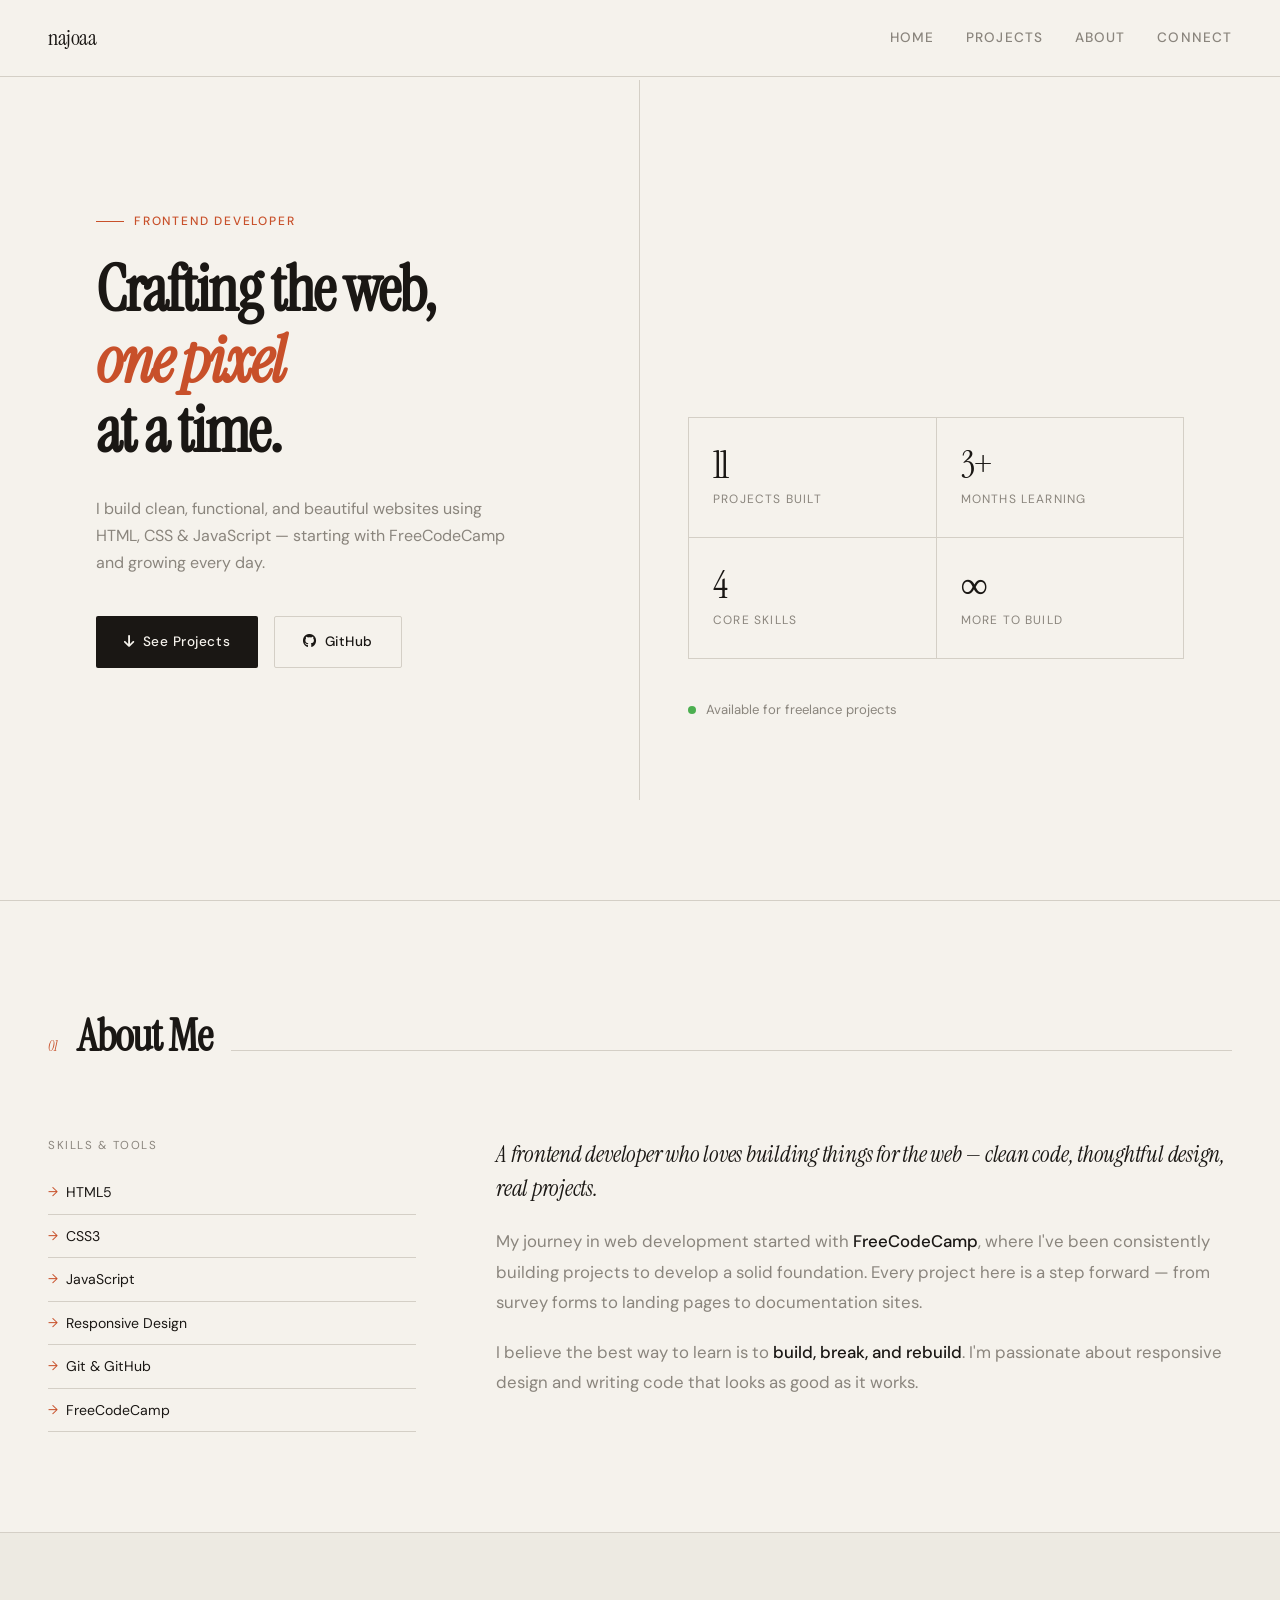
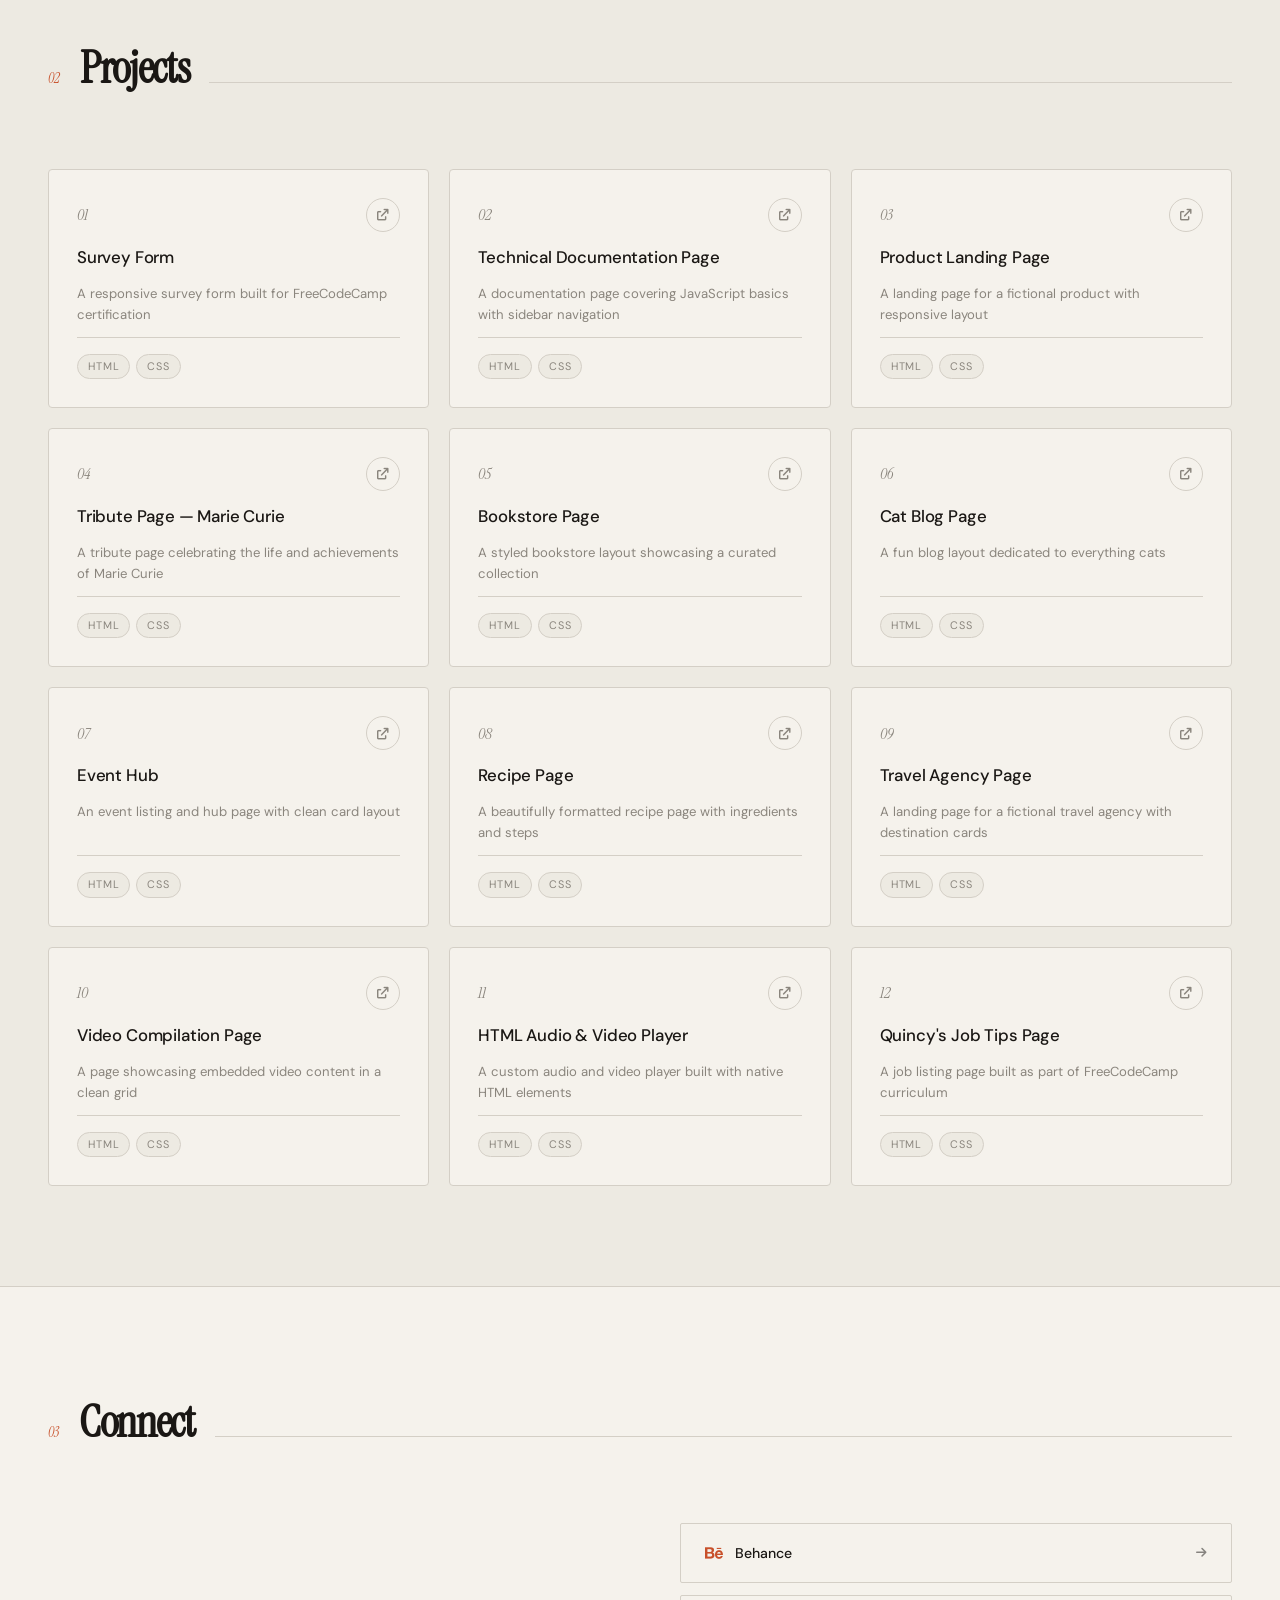
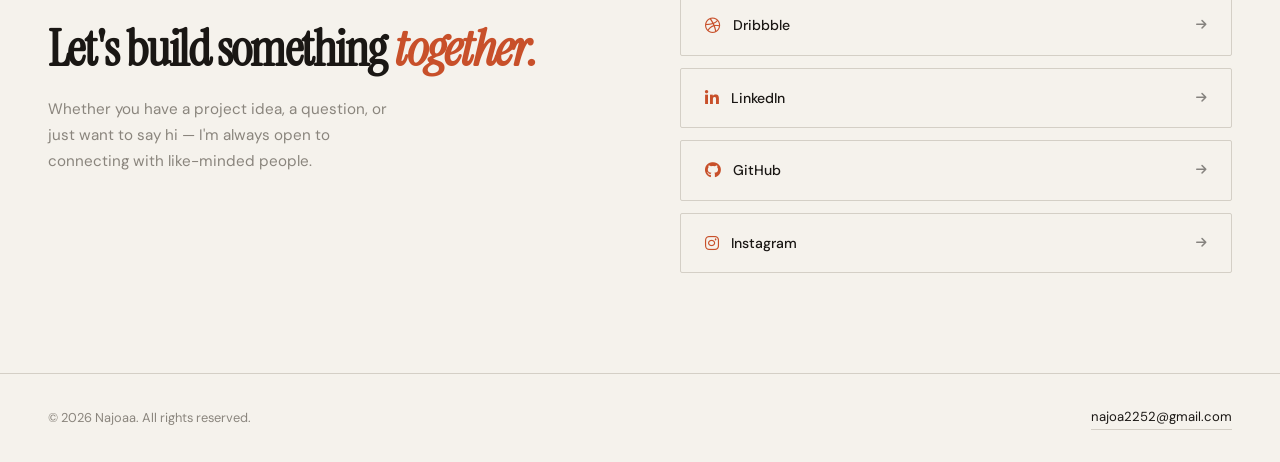
==== commit 800edb41: "broken code" ====
--- a/index.html
+++ b/index.html
@@ -256,7 +256,7 @@
 
   <!-- FOOTER -->
   <footer>
-    <p>© 2025 Najoaa. All rights reserved.</p>
+    <p>© 2026 Najoaa. All rights reserved.</p>
     <a href="mailto:najoa2252@gmail.com" class="email-link">najoa2252@gmail.com</a>
   </footer>
 
